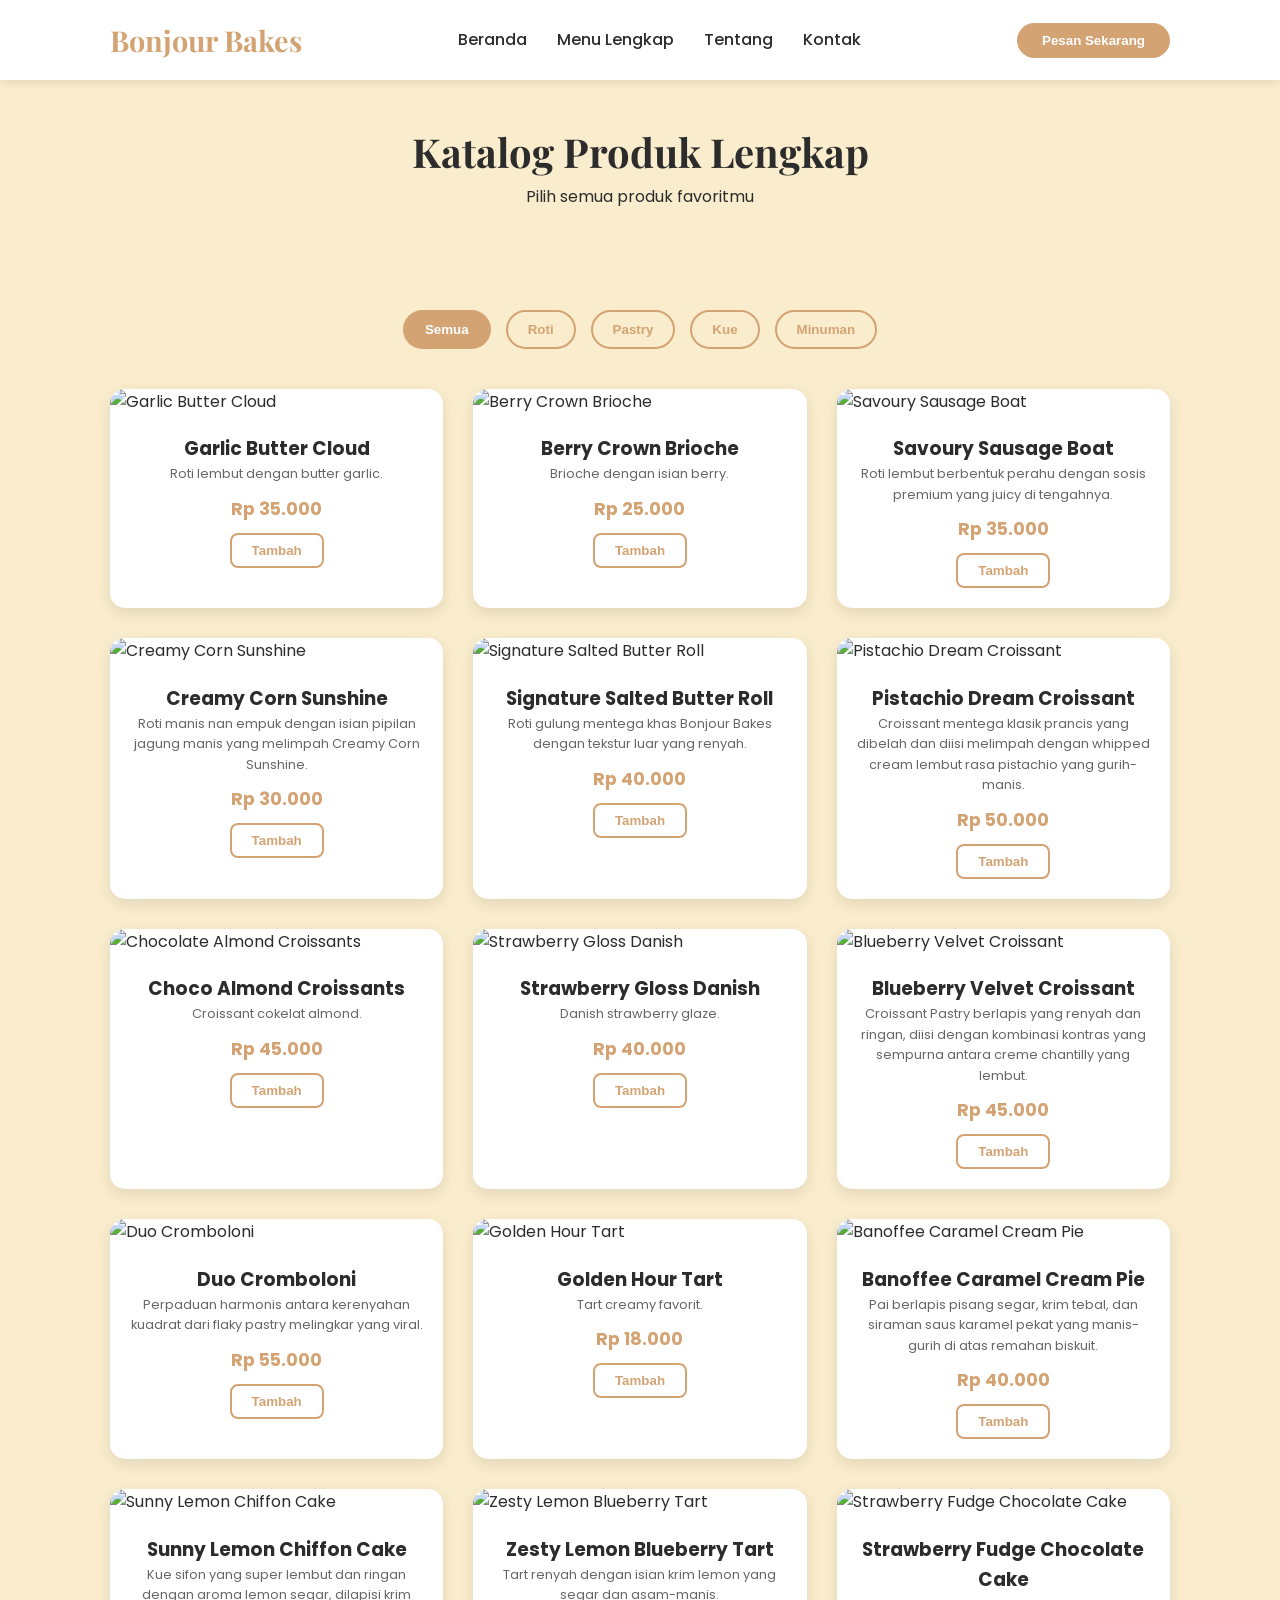
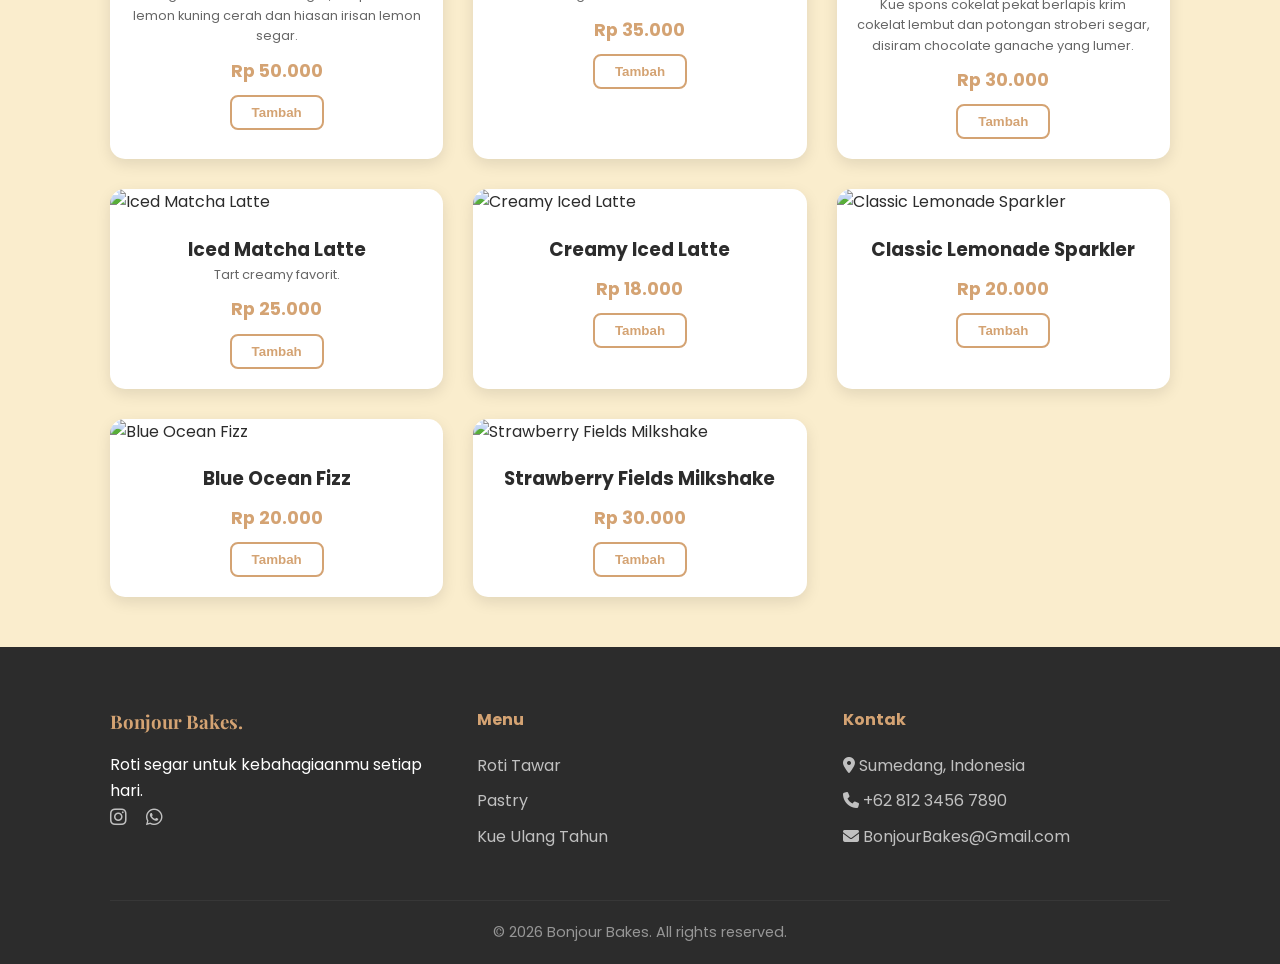
==== menu.html @ 2578c5ae "Add files via upload" ====
<!DOCTYPE html>
<html lang="id">
<head>
    <meta charset="UTF-8">
    <meta name="viewport" content="width=device-width, initial-scale=1.0">
    <title>Menu Lengkap - Bonjour Bakes</title>
    <link rel="stylesheet" href="https://cdnjs.cloudflare.com/ajax/libs/font-awesome/6.4.0/css/all.min.css">
    <link href="https://fonts.googleapis.com/css2?family=Poppins:wght@300;400;600;700&family=Playfair+Display:wght@400;700&display=swap" rel="stylesheet">
    <link rel="stylesheet" href="style.css">
    
   
    <style>
        /* Category Filter Button */
        .category-filter {
            display: flex;
            justify-content: center;
            gap: 15px;
            margin-bottom: 40px;
            flex-wrap: wrap;
        }
        .cat-btn {
            padding: 10px 20px;
            border: 2px solid var(--primary);
            background: transparent;
            color: var(--primary);
            border-radius: 20px;
            cursor: pointer;
            font-weight: 600;
            transition: 0.3s;
        }
        .cat-btn.active, .cat-btn:hover {
            background: var(--primary);
            color: var(--white);
        }
    </style>
</head>
<body>

    <!-- HEADER (Sama seperti Index) -->
    <header id="header">
        <div class="container">
            <nav class="navbar">
                <div class="logo">
                    <a href="index.html">Bonjour Bakes<span></span></a>
                </div>
                <ul class="nav-menu">
                    <li><a href="index.html" class="nav-link">Beranda</a></li>
                    <li><a href="menu.html" class="nav-link">Menu Lengkap</a></li>
                    <li><a href="index.html#about" class="nav-link">Tentang</a></li>
                    <li><a href="index.html#contact" class="nav-link">Kontak</a></li>
                </ul>
                <div class="nav-right">
                    <button onclick="processOrder()" class="btn-order" style="border:none; cursor:pointer;">Pesan Sekarang</button>
                    <div class="hamburger"><span class="bar"></span><span class="bar"></span><span class="bar"></span></div>
                </div>
            </nav>
        </div>
    </header>

    <!-- TITLE SECTION -->
    <section style="padding: 120px 0 50px; background: var(--secondary); text-align: center;">
        <div class="container">
            <h1 style="font-family: 'Playfair Display', serif; font-size: 2.5rem;">Katalog Produk Lengkap</h1>
            <p>Pilih semua produk favoritmu</p>
        </div>
    </section>

    <!-- MENU SECTION LENGKAP -->
    <section class="menu-section" style="padding: 50px 0;">
        <div class="container">
            
           <div class="category-filter">
    <button class="cat-btn active" onclick="filterMenu('all', this)">Semua</button>
    <button class="cat-btn" onclick="filterMenu('roti', this)">Roti</button>
    <button class="cat-btn" onclick="filterMenu('pastry', this)">Pastry</button>
    <button class="cat-btn" onclick="filterMenu('kue', this)">Kue</button>
    <button class="cat-btn" onclick="filterMenu('minuman', this)">Minuman</button>
</div>
            <div class="menu-grid">
                <!-- === KATEGORI ROTI === -->
                  <!-- Item 1 -->
                    <div class="menu-item" data-category="Roti">
                    <img src="assets/Garlic Butter Cloud.jpg" alt="Garlic Butter Cloud">
                    <div class="menu-info">
                        <h3>Garlic Butter Cloud</h3>
                        <p style="font-size: 0.8rem; color: var(--gray);">Roti lembut dengan butter garlic.</p>
                        <span class="price">Rp 35.000</span>
                        <button class="btn-add" onclick="addToCart('Garlic Butter Cloud', 35000)">Tambah</button>
                    </div>
                </div>
                <!-- Item 2 -->
                <div class="menu-item" data-category="Roti">
                    <img src="assets/Berry Crown Brioche.jpg" alt="Berry Crown Brioche">
                    <div class="menu-info">
                        <h3>Berry Crown Brioche</h3>
                        <p style="font-size: 0.8rem; color: var(--gray);">Brioche dengan isian berry.</p>
                        <span class="price">Rp 25.000</span>
                        <button class="btn-add" onclick="addToCart('Berry Crown Brioche', 25000)">Tambah</button>
                    </div>
                </div>
                <!-- Item 3 -->
                <div class="menu-item" data-category="Roti">
                    <img src="assets/Savoury Sausage Boat.jpg" alt="Savoury Sausage Boat">
                    <div class="menu-info">
                        <h3>Savoury Sausage Boat</h3>
                        <p style="font-size: 0.8rem; color: var(--gray);">Roti lembut berbentuk perahu dengan sosis premium yang juicy di tengahnya.</p>
                        <span class="price">Rp 35.000</span>
                        <button class="btn-add" onclick="addToCart('Savoury Sausage Boat', 35000)">Tambah</button>
                    </div>
                </div>
                <!-- Item 4 -->
                <div class="menu-item" data-category="Roti">
                    <img src="assets/Creamy Corn Sunshine.jpg" alt="Creamy Corn Sunshine">
                    <div class="menu-info">
                        <h3>Creamy Corn Sunshine</h3>
                        <p style="font-size: 0.8rem; color: var(--gray);">Roti manis nan empuk dengan isian pipilan jagung manis yang melimpah Creamy Corn Sunshine.</p>
                        <span class="price">Rp 30.000</span>
                        <button class="btn-add" onclick="addToCart('Creamy Corn Sunshine', 30000)">Tambah</button>
                    </div>
                </div>
                 <!-- Item 5 -->
                <div class="menu-item" data-category="Roti">
                    <img src="assets/signature Salted Butter Roll.jpg" alt="Signature Salted Butter Roll">
                    <div class="menu-info">
                        <h3>Signature Salted Butter Roll</h3>
                        <p style="font-size: 0.8rem; color: var(--gray);">Roti gulung mentega khas Bonjour Bakes dengan tekstur luar yang renyah.</p>
                        <span class="price">Rp 40.000</span>
                        <button class="btn-add" onclick="addToCart('Creamy Corn Sunshinesignature Salted Butter Roll', 40000)">Tambah</button>
                    </div>
                </div>
                
                <!-- === KATEGORI PASTRY === -->
                <!-- Item 1 -->
                <div class="menu-item" data-category="Pastry">
                    <img src="assets/Pistachio Dream Croissant.jpg" alt="Pistachio Dream Croissant">
                    <div class="menu-info">
                        <h3>Pistachio Dream Croissant</h3>
                        <p style="font-size: 0.8rem; color: var(--gray);">Croissant mentega klasik prancis yang dibelah dan diisi melimpah dengan whipped cream lembut rasa pistachio yang gurih-manis. </p>
                        <span class="price">Rp 50.000</span>
                        <button class="btn-add" onclick="addToCart('Pistachio Dream Croissant', 50000)">Tambah</button>
                    </div>
                </div>
                <!-- Item 2 -->
                <div class="menu-item" data-category="Pastry">
                    <img src="assets/Chocolate Almond Croissants.jpg" alt="Chocolate Almond Croissants">
                    <div class="menu-info">
                        <h3>Choco Almond Croissants</h3>
                        <p style="font-size: 0.8rem; color: var(--gray);">Croissant cokelat almond.</p>
                        <span class="price">Rp 45.000</span>
                        <button class="btn-add" onclick="addToCart('Chocolate Almond Croissants', 45000)">Tambah</button>
                    </div>
                </div>
                <!-- Item 3 -->
                <div class="menu-item" data-category="Pastry">
                    <img src="assets/Strawberry Gloss Danish.jpg" alt="Strawberry Gloss Danish">
                    <div class="menu-info">
                        <h3>Strawberry Gloss Danish</h3>
                        <p style="font-size: 0.8rem; color: var(--gray);">Danish strawberry glaze.</p>
                        <span class="price">Rp 40.000</span>
                        <button class="btn-add" onclick="addToCart('Strawberry Gloss Danish', 40000)">Tambah</button>
                    </div>
                </div>
                <!-- Item 4 -->
                <div class="menu-item" data-category="Pastry">
                    <img src="assets/Blueberry Velvet Croissant.jpg" alt="Blueberry Velvet Croissant">
                    <div class="menu-info">
                        <h3>Blueberry Velvet Croissant</h3>
                        <p style="font-size: 0.8rem; color: var(--gray);">Croissant Pastry berlapis yang renyah dan ringan, diisi dengan kombinasi kontras yang sempurna antara creme chantilly yang lembut.</p>
                        <span class="price">Rp 45.000</span>
                        <button class="btn-add" onclick="addToCart('Blueberry Velvet Croissant', 45000)">Tambah</button>
                    </div>
                </div>
                <!-- Item 5 -->
                <div class="menu-item" data-category="Pastry">
                    <img src="assets/Duo Cromboloni.jpg" alt="Duo Cromboloni">
                    <div class="menu-info">
                        <h3>Duo Cromboloni</h3>
                        <p style="font-size: 0.8rem; color: var(--gray);">Perpaduan harmonis antara kerenyahan kuadrat dari flaky pastry melingkar yang viral.  </p>
                        <span class="price">Rp 55.000</span>
                        <button class="btn-add" onclick="addToCart('Duo Cromboloni', 55000)">Tambah</button>
                    </div>
                </div>

                <!-- === KATEGORI KUE === -->
                <!-- Item 1 -->
                <div class="menu-item" data-category="Kue">
                    <img src="assets/Golden Hour Tart.jpg" alt="Golden Hour Tart">
                    <div class="menu-info">
                        <h3>Golden Hour Tart</h3>
                        <p style="font-size: 0.8rem; color: var(--gray);">Tart creamy favorit.</p>
                        <span class="price">Rp 18.000</span>
                        <button class="btn-add" onclick="addToCart('Golden Hour Tart', 18000)">Tambah</button>
                    </div>
                </div>
                 <!-- Item 2 (Contoh Produk Baru) -->
                <div class="menu-item" data-category="Kue">
                    <img src="assets/Banoffee Caramel Cream Pie.jpg" alt="Banoffee Caramel Cream Pie">
                    <div class="menu-info">
                        <h3>Banoffee Caramel Cream Pie</h3>
                        <p style="font-size: 0.8rem; color: var(--gray);">Pai berlapis pisang segar, krim tebal, dan siraman saus karamel pekat yang manis-gurih di atas remahan biskuit. </p>
                        <span class="price">Rp 40.000</span>
                        <button class="btn-add" onclick="addToCart('Banoffee Caramel Cream Pie', 40000)">Tambah</button>
                    </div>
                </div>
                  <!-- Item 3 (Contoh Produk Baru) -->
                <div class="menu-item" data-category="Kue">
                    <img src="assets/Sunny Lemon Chiffon Cake.jpg" alt="Sunny Lemon Chiffon Cake">
                    <div class="menu-info">
                        <h3>Sunny Lemon Chiffon Cake</h3>
                        <p style="font-size: 0.8rem; color: var(--gray);">Kue sifon yang super lembut dan ringan dengan aroma lemon segar, dilapisi krim lemon kuning cerah dan hiasan irisan lemon segar.</p>
                        <span class="price">Rp 50.000</span>
                        <button class="btn-add" onclick="addToCart('Sunny Lemon Chiffon Cake', 50000)">Tambah</button>
                    </div>
                </div>
                 <!-- Item 4 (Contoh Produk Baru) -->
                <div class="menu-item" data-category="Kue">
                    <img src="assets/Zesty Lemon Blueberry Tart.jpg" alt="Zesty Lemon Blueberry Tart">
                    <div class="menu-info">
                        <h3>Zesty Lemon Blueberry Tart</h3>
                        <p style="font-size: 0.8rem; color: var(--gray);">Tart renyah dengan isian krim lemon yang segar dan asam-manis.</p>
                        <span class="price">Rp 35.000</span>
                        <button class="btn-add" onclick="addToCart('Zesty Lemon Blueberry Tart', 35000)">Tambah</button>
                    </div>
                </div>
                 <!-- Item 5 (Contoh Produk Baru) -->
                <div class="menu-item" data-category="Kue">
                    <img src="assets/Strawberry Fudge Chocolate Cake.jpg" alt="Strawberry Fudge Chocolate Cake">
                    <div class="menu-info">
                        <h3>Strawberry Fudge Chocolate Cake</h3>
                        <p style="font-size: 0.8rem; color: var(--gray);">  Kue spons cokelat pekat berlapis krim cokelat lembut dan potongan stroberi segar, disiram chocolate ganache yang lumer.</p>
                        <span class="price">Rp 30.000</span>
                        <button class="btn-add" onclick="addToCart('Strawberry Fudge Chocolate Cake', 30000)">Tambah</button>
                    </div>
                </div>

                 <!-- === KATEGORI MINUMAN === -->
                <!-- Item 1 -->
                <div class="menu-item" data-category="Minuman">
                    <img src="assets/Iced Matcha Latte.jpg" alt="Iced Matcha Latte">
                    <div class="menu-info">
                        <h3>Iced Matcha Latte</h3>
                        <p style="font-size: 0.8rem; color: var(--gray);">Tart creamy favorit.</p>
                        <span class="price">Rp 25.000</span>
                        <button class="btn-add" onclick="addToCart('Iced Matcha Latte', 25000)">Tambah</button>
                    </div>
                </div>
                 <!-- Item 2 -->
                <div class="menu-item" data-category="Minuman">
                    <img src="assets/Creamy Iced Latte.jpg" alt="Creamy Iced Latte">
                    <div class="menu-info">
                        <h3>Creamy Iced Latte</h3>
                        <span class="price">Rp 18.000</span>
                        <button class="btn-add" onclick="addToCart('Creamy Iced Latte', 18000)">Tambah</button>
                    </div>
                </div>
                  <!-- Item 3 -->
                <div class="menu-item" data-category="Minuman">
                    <img src="assets/Classic Lemonade Sparkler.jpg" alt="Classic Lemonade Sparkler">
                    <div class="menu-info">
                        <h3>Classic Lemonade Sparkler</h3>
                        <span class="price">Rp 20.000</span>
                        <button class="btn-add" onclick="addToCart('Classic Lemonade Sparkler', 20000)">Tambah</button>
                    </div>
                </div>
                   <!-- Item 4 -->
                <div class="menu-item" data-category="Minuman">
                    <img src="assets/Blue Ocean Fizz.jpg" alt="Blue Ocean Fizz">
                    <div class="menu-info">
                        <h3>Blue Ocean Fizz</h3>
                        <span class="price">Rp 20.000</span>
                        <button class="btn-add" onclick="addToCart('Blue Ocean Fizz', 20000)">Tambah</button>
                    </div>
                </div>
                  <!-- Item 5 -->
                <div class="menu-item" data-category="Minuman">
                    <img src="assets/Strawberry Fields Milkshake.jpg" alt="Strawberry Fields Milkshake">
                    <div class="menu-info">
                        <h3>Strawberry Fields Milkshake</h3>
                        <span class="price">Rp 30.000</span>
                        <button class="btn-add" onclick="addToCart('Strawberry Fields Milkshake', 30000)">Tambah</button>
                    </div>
                </div>
            </div>
        </div>
    </section>

     <!-- FOOTER -->
    <footer id="contact">
        <div class="container">
            <div class="footer-grid">
                <div class="footer-col">
                    <h3>Bonjour Bakes.</h3>
                    <p>Roti segar untuk kebahagiaanmu setiap hari.</p>
                    <div class="social-links">
                        <a href="https://www.instagram.com/bonjourbakes.journal?igsh=bWpzNGphaXZuY3d6"><i class="fab fa-instagram"></i></a>
                        <a href="https://wa.me/qr/K4376BWZHBKWC1"><i class="fab fa-whatsapp"></i></a>
                    </div>
                </div>
                <div class="footer-col">
                    <h4>Menu</h4>
                    <ul>
                        <li><a href="#menu">Roti Tawar</a></li>
                        <li><a href="#menu">Pastry</a></li>
                        <li><a href="#menu">Kue Ulang Tahun</a></li>
                    </ul>
                </div>
                <div class="footer-col">
                    <h4>Kontak</h4>
                    <ul>
                        <li><i class="fas fa-map-marker-alt"></i> Sumedang, Indonesia</li>
                        <li><i class="fas fa-phone"></i> +62 812 3456 7890</li>
                        <li><i class="fas fa-envelope"></i> BonjourBakes@Gmail.com</li>
                    </ul>
                </div>
            </div>
            <div class="copyright">
                <p>&copy; 2026 Bonjour Bakes. All rights reserved.</p>
            </div>
        </div>
    </footer>

    <script src="js/script.js"></script>

            <!-- SCRIPT FILTER -->
    <script>
    function filterMenu(category, btnElement) {
        const items = document.querySelectorAll('.menu-item');
        
        items.forEach(item => {
            // Ambil nilai category dari HTML, ubah jadi huruf kecil
            let itemCategory = item.getAttribute('data-category').toLowerCase();
            
            if (category === 'all') {
                item.style.display = 'block';
            } else {
                if (itemCategory === category.toLowerCase()) {
                    item.style.display = 'block';
                } else {
                    item.style.display = 'none';
                }
            }
        });

        // Update tombol aktif
        document.querySelectorAll('.cat-btn').forEach(btn => btn.classList.remove('active'));
        btnElement.classList.add('active');
    }
    </script>
</body>
</body>
</html>
---- style.css ----
/* === VARIABLES === */
:root {
    --primary: #d4a373;
    --primary-dark: #bc8a5e;
    --secondary: #faedcd;
    --dark: #2c2c2c;
    --light: #fefae0;
    --white: #ffffff;
    --gray: #666;
}

/* === RESET === */
* {
    margin: 0;
    padding: 0;
    box-sizing: border-box;
}

html { scroll-behavior: smooth; }

body {
    font-family: 'Poppins', sans-serif;
    color: var(--dark);
    background: var(--light);
    line-height: 1.6;
}

a { text-decoration: none; color: inherit; }
ul { list-style: none; }
img { max-width: 100%; }

.container {
    max-width: 1100px;
    margin: 0 auto;
    padding: 0 20px;
}

/* === HEADER === */
header {
    background: var(--white);
    box-shadow: 0 2px 10px rgba(0,0,0,0.1);
    position: fixed;
    width: 100%;
    top: 0;
    z-index: 1000;
}

.navbar {
    display: flex;
    justify-content: space-between;
    align-items: center;
    height: 80px;
}

.logo a {
    font-family: 'Playfair Display', serif;
    font-size: 1.8rem;
    font-weight: 700;
    color: var(--primary);
}

.logo span { color: var(--dark); }

.nav-menu {
    display: flex;
    gap: 30px;
    align-items: center;
}

.nav-link {
    font-weight: 500;
    transition: all 0.3s;
}

.nav-link:hover { color: var(--primary); }

.btn-order {
    background: var(--primary);
    color: var(--white);
    padding: 10px 25px;
    border-radius: 30px;
    font-weight: 600;
    transition: all 0.3s;
}

.btn-order:hover {
    background: var(--primary-dark);
    transform: translateY(-2px);
}

.hamburger {
    display: none;
    cursor: pointer;
}

.bar {
    display: block;
    width: 25px;
    height: 3px;
    margin: 5px auto;
    background: var(--dark);
}

/* === HERO === */
.hero {
    height: 100vh;
    background: linear-gradient(rgba(0,0,0,0.5), rgba(0,0,0,0.5)),
                url('assets/house.png');
    background-size: cover;
    background-position: center;
    display: flex;
    align-items: center;
    justify-content: center;
    text-align: center;
    margin-top: 80px;
}

.hero-content {
    color: var(--white);
    max-width: 700px;
    padding: 20px;
}

.hero h1 {
    font-family: 'Playfair Display', serif;
    font-size: 3.5rem;
    margin-bottom: 20px;
    line-height: 1.2;
}

.hero p {
    font-size: 1.1rem;
    margin-bottom: 30px;
}

.btn-hero {
    display: inline-block;
    background: var(--primary);
    color: var(--white);
    padding: 15px 35px;
    border-radius: 30px;
    font-size: 1.1rem;
    font-weight: 600;
    transition: all 0.3s;
}

.btn-hero:hover {
    background: var(--secondary);
    color: var(--dark);
}

/* === FEATURES === */
.features {
    padding: 80px 0;
    background: var(--white);
}

.features-grid {
    display: grid;
    grid-template-columns: repeat(auto-fit, minmax(250px, 1fr));
    gap: 30px;
    text-align: center;
}

.feature-card i {
    font-size: 2.5rem;
    color: var(--primary);
    margin-bottom: 20px;
}

/* === MENU === */
.menu-section {
    padding: 80px 0;
    background: var(--secondary);
}

.section-title {
    text-align: center;
    margin-bottom: 50px;
}

.section-title h2 {
    font-family: 'Playfair Display', serif;
    font-size: 2.5rem;
}

.menu-grid {
    display: grid;
    grid-template-columns: repeat(auto-fit, minmax(250px, 1fr));
    gap: 30px;
}

.menu-item {
    background: var(--white);
    border-radius: 15px;
    overflow: hidden;
    box-shadow: 0 5px 15px rgba(0,0,0,0.1);
    transition: all 0.3s;
}

.menu-item:hover {
    transform: translateY(-10px);
}

.menu-item img {
    width: 100%;
    height: 200px;
    object-fit: cover;
}
    .menu-info {
    padding: 20px;
    text-align: center !important;
    display: flex !important;
    flex-direction: column !important;
    align-items: center !important;
    }


.menu-info .price {
    color: var(--primary);
    font-weight: 700;
    font-size: 1.1rem;
    display: block;
    margin: 10px 0;
}

.btn-add {
    background: transparent;
    border: 2px solid var(--primary);
    color: var(--primary);
    padding: 8px 20px;
    border-radius: 8px;
    cursor: pointer;
    font-weight: 600;
    transition: all 0.3s;
}

.btn-add:hover {
    background: var(--primary);
    color: var(--white);
}

/* === ABOUT === */
.about {
    padding: 80px 0;
    background: var(--white);
}

.about-grid {
    display: grid;
    grid-template-columns: 1fr 1fr;
    gap: 50px;
    align-items: center;
}

.about-img img {
    border-radius: 15px;
}

.about-content h2 {
    font-family: 'Playfair Display', serif;
    font-size: 2.5rem;
    margin-bottom: 20px;
}

.about-content ul li {
    margin-bottom: 10px;
}

.about-content ul li i {
    color: var(--primary);
    margin-right: 10px;
}

/* === FOOTER === */
footer {
    background: var(--dark);
    color: var(--white);
    padding: 60px 0 20px;
}

.footer-grid {
    display: grid;
    grid-template-columns: repeat(auto-fit, minmax(200px, 1fr));
    gap: 40px;
    margin-bottom: 40px;
}

.footer-col h3 {
    font-family: 'Playfair Display', serif;
    color: var(--primary);
    margin-bottom: 15px;
}

.footer-col h4 {
    margin-bottom: 20px;
    color: var(--primary);
}

.footer-col ul li {
    margin-bottom: 10px;
    opacity: 0.7;
}

.footer-col ul li:hover { opacity: 1; }

.social-links a {
    font-size: 1.2rem;
    margin-right: 15px;
    opacity: 0.7;
}

.social-links a:hover { opacity: 1; color: var(--primary); }

.copyright {
    text-align: center;  /* <-- Bagian yang error sebelumnya */
    border-top: 1px solid rgba(255,255,255,0.1);
    padding-top: 20px;
    font-size: 0.9rem;
    opacity: 0.5;
}

/* === RESPONSIVE === */
@media (max-width: 768px) {
    .hero h1 { font-size: 2.5rem; }
    
    .hamburger { display: block; }
    
    .nav-menu {
        position: fixed;
        left: -100%;
        top: 80px;
        gap: 0;
        flex-direction: column;
        background: var(--white);
        width: 100%;
        height: calc(100vh - 80px);
        transition: 0.3s;
    }
    
    .nav-menu.active { left: 0; }
    
    .about-grid { grid-template-columns: 1fr; }
}
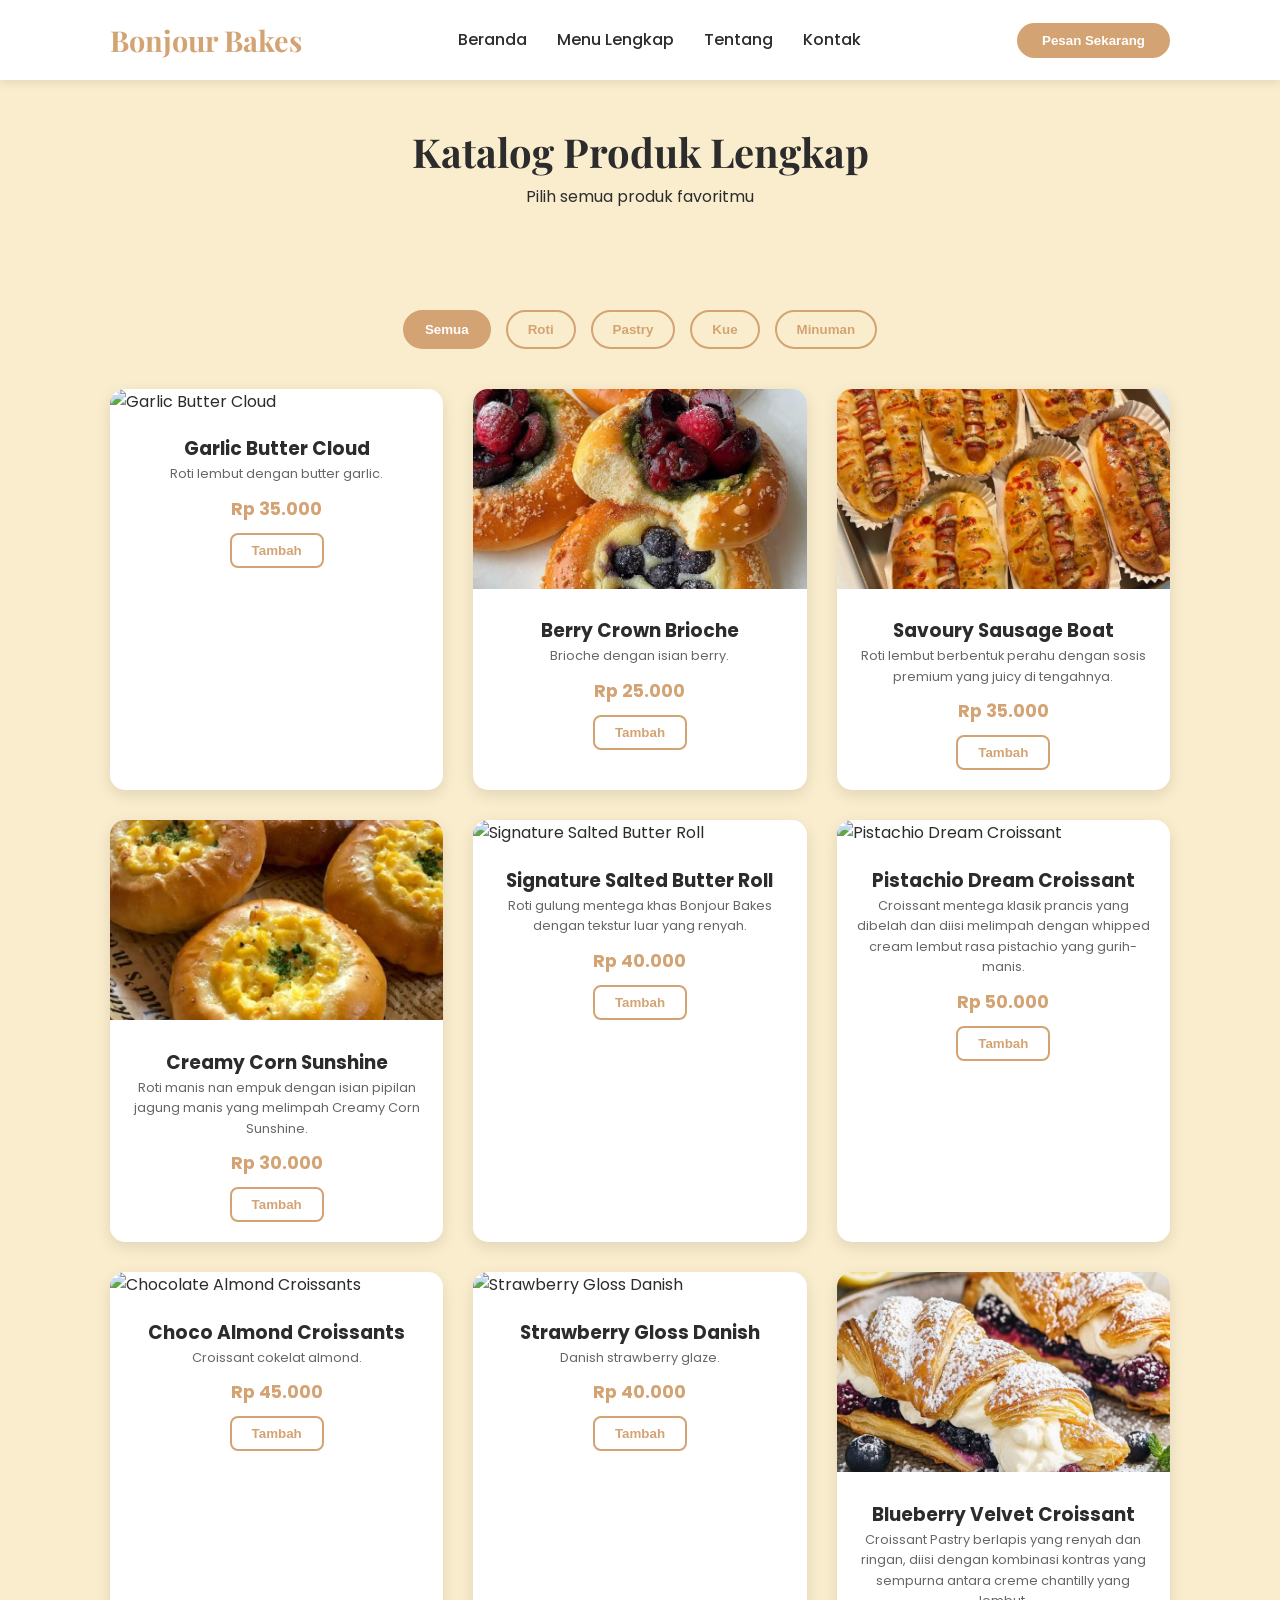
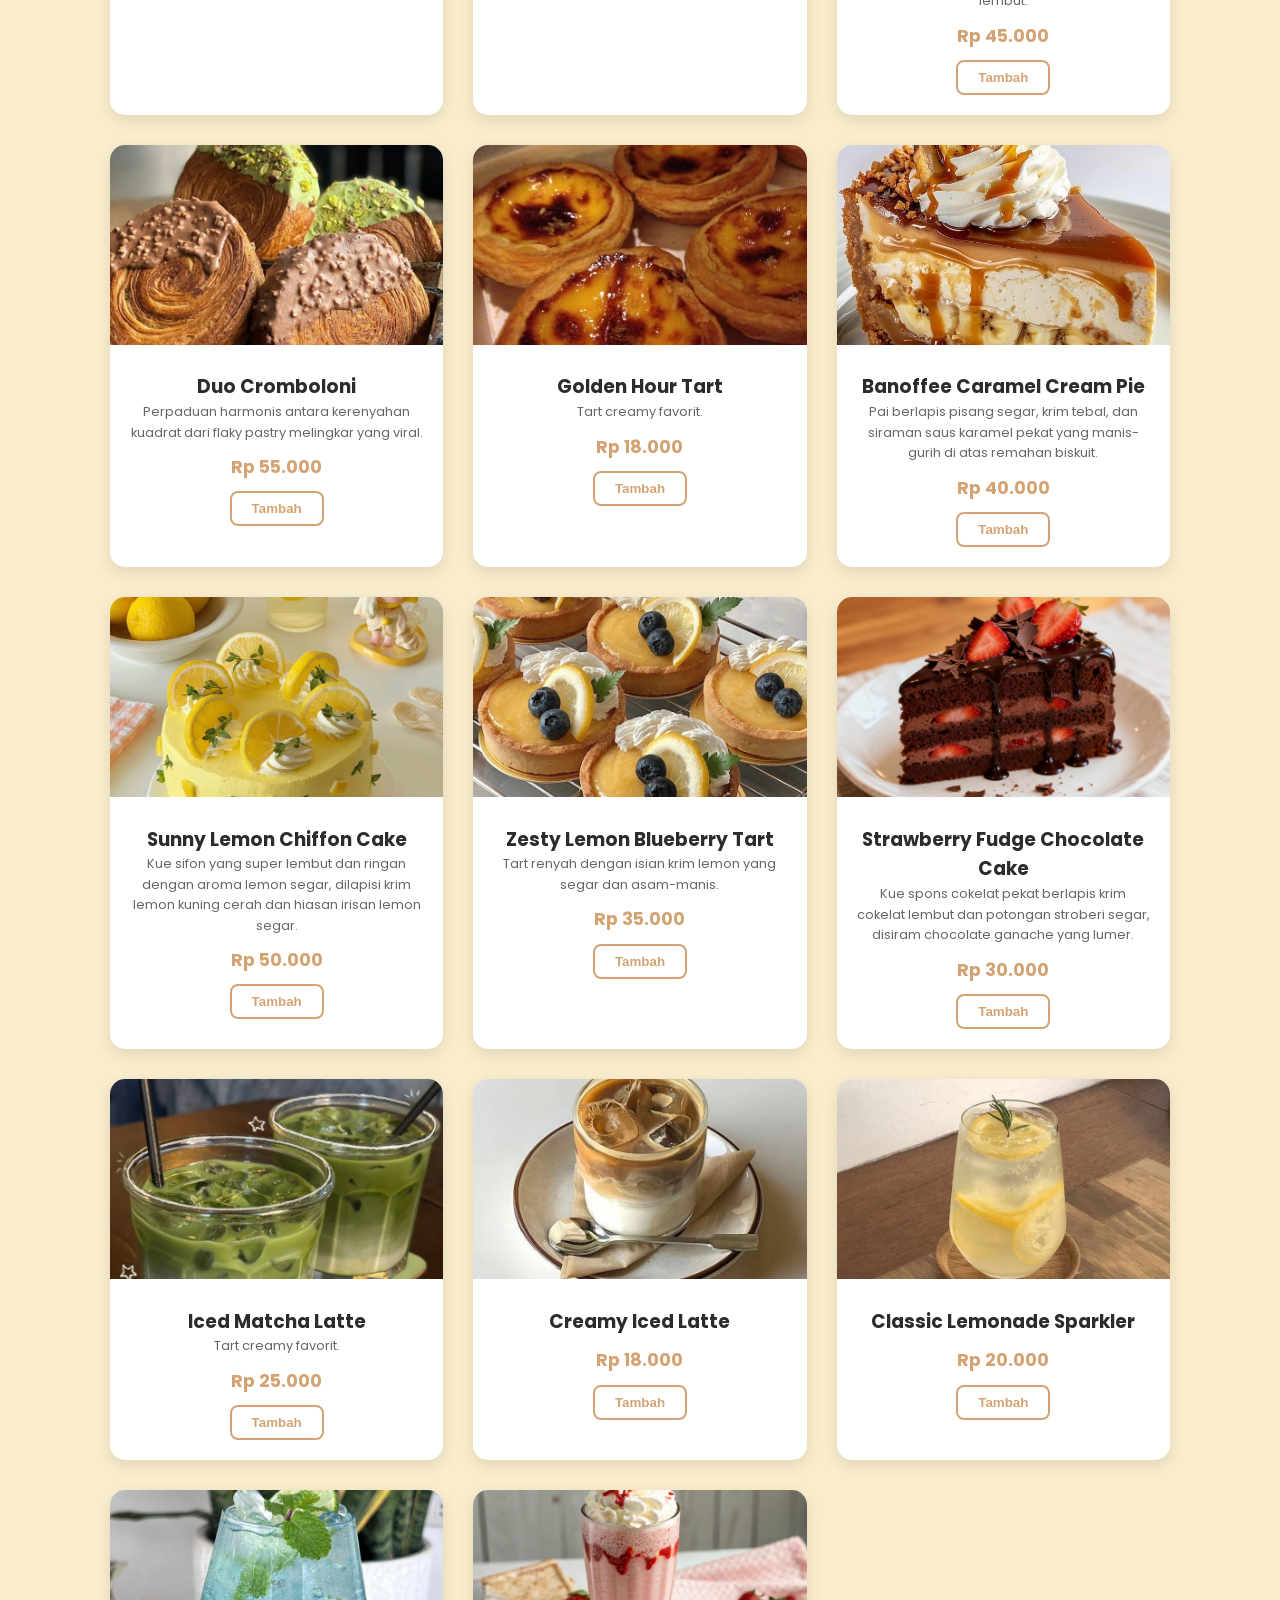
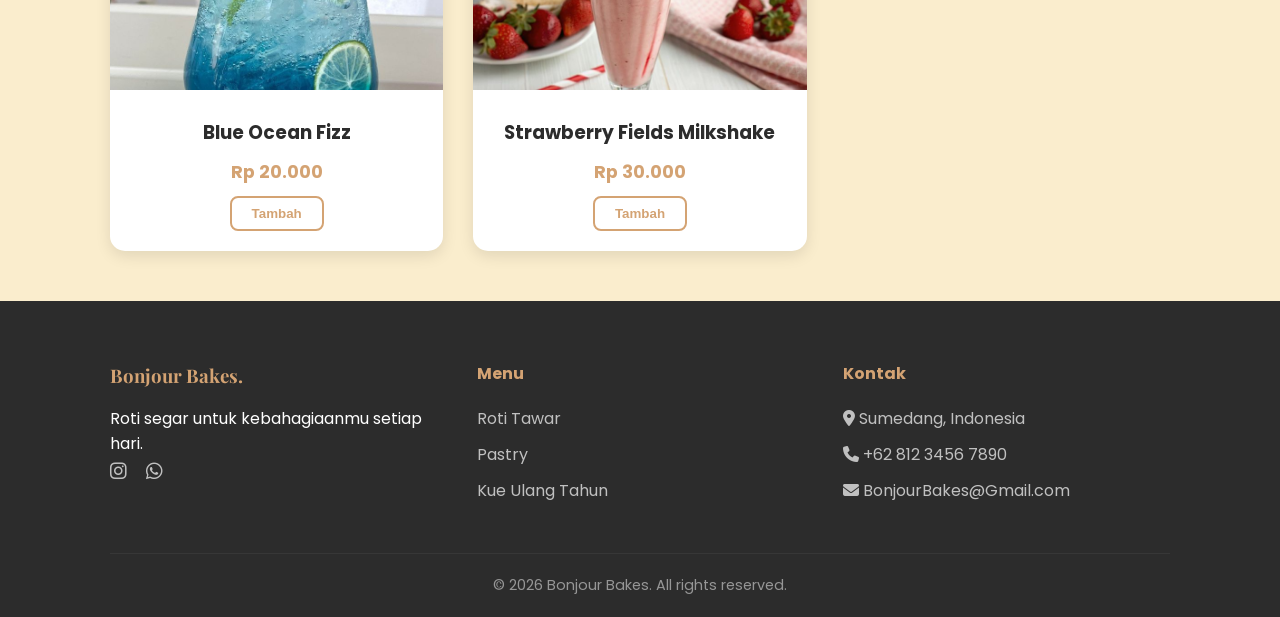
==== commit 3f9588aa: "Add files via upload" ====
--- a/menu.html
+++ b/menu.html
@@ -10,7 +10,7 @@
     
    
     <style>
-        /* Category Filter Button */
+        
         .category-filter {
             display: flex;
             justify-content: center;
@@ -36,7 +36,7 @@
 </head>
 <body>
 
-    <!-- HEADER (Sama seperti Index) -->
+    <!-- HEADER  -->
     <header id="header">
         <div class="container">
             <nav class="navbar">
@@ -80,7 +80,7 @@
                 <!-- === KATEGORI ROTI === -->
                   <!-- Item 1 -->
                     <div class="menu-item" data-category="Roti">
-                    <img src="assets/Garlic Butter Cloud.jpg" alt="Garlic Butter Cloud">
+                    <img src="assets/Garlic-Butter-Cloud.png" alt="Garlic Butter Cloud">
                     <div class="menu-info">
                         <h3>Garlic Butter Cloud</h3>
                         <p style="font-size: 0.8rem; color: var(--gray);">Roti lembut dengan butter garlic.</p>
@@ -90,7 +90,7 @@
                 </div>
                 <!-- Item 2 -->
                 <div class="menu-item" data-category="Roti">
-                    <img src="assets/Berry Crown Brioche.jpg" alt="Berry Crown Brioche">
+                    <img src="assets/Berry-Crown-Brioche.jpg" alt="Berry Crown Brioche">
                     <div class="menu-info">
                         <h3>Berry Crown Brioche</h3>
                         <p style="font-size: 0.8rem; color: var(--gray);">Brioche dengan isian berry.</p>
@@ -100,7 +100,7 @@
                 </div>
                 <!-- Item 3 -->
                 <div class="menu-item" data-category="Roti">
-                    <img src="assets/Savoury Sausage Boat.jpg" alt="Savoury Sausage Boat">
+                    <img src="assets/Savoury-Sausage-Boat.jpg" alt="Savoury Sausage Boat">
                     <div class="menu-info">
                         <h3>Savoury Sausage Boat</h3>
                         <p style="font-size: 0.8rem; color: var(--gray);">Roti lembut berbentuk perahu dengan sosis premium yang juicy di tengahnya.</p>
@@ -110,7 +110,7 @@
                 </div>
                 <!-- Item 4 -->
                 <div class="menu-item" data-category="Roti">
-                    <img src="assets/Creamy Corn Sunshine.jpg" alt="Creamy Corn Sunshine">
+                    <img src="assets/Creamy-Corn-Sunshine.jpg" alt="Creamy Corn Sunshine">
                     <div class="menu-info">
                         <h3>Creamy Corn Sunshine</h3>
                         <p style="font-size: 0.8rem; color: var(--gray);">Roti manis nan empuk dengan isian pipilan jagung manis yang melimpah Creamy Corn Sunshine.</p>
@@ -120,19 +120,19 @@
                 </div>
                  <!-- Item 5 -->
                 <div class="menu-item" data-category="Roti">
-                    <img src="assets/signature Salted Butter Roll.jpg" alt="Signature Salted Butter Roll">
+                    <img src="assets/signature-Salted-Butter-Roll.png" alt="Signature Salted Butter Roll">
                     <div class="menu-info">
                         <h3>Signature Salted Butter Roll</h3>
                         <p style="font-size: 0.8rem; color: var(--gray);">Roti gulung mentega khas Bonjour Bakes dengan tekstur luar yang renyah.</p>
                         <span class="price">Rp 40.000</span>
-                        <button class="btn-add" onclick="addToCart('Creamy Corn Sunshinesignature Salted Butter Roll', 40000)">Tambah</button>
+                        <button class="btn-add" onclick="addToCart('signature Salted Butter Roll', 40000)">Tambah</button>
                     </div>
                 </div>
                 
                 <!-- === KATEGORI PASTRY === -->
                 <!-- Item 1 -->
                 <div class="menu-item" data-category="Pastry">
-                    <img src="assets/Pistachio Dream Croissant.jpg" alt="Pistachio Dream Croissant">
+                    <img src="assets/Pistachio-Dream-Croissant.jpg" alt="Pistachio Dream Croissant">
                     <div class="menu-info">
                         <h3>Pistachio Dream Croissant</h3>
                         <p style="font-size: 0.8rem; color: var(--gray);">Croissant mentega klasik prancis yang dibelah dan diisi melimpah dengan whipped cream lembut rasa pistachio yang gurih-manis. </p>
@@ -142,7 +142,7 @@
                 </div>
                 <!-- Item 2 -->
                 <div class="menu-item" data-category="Pastry">
-                    <img src="assets/Chocolate Almond Croissants.jpg" alt="Chocolate Almond Croissants">
+                    <img src="assets/Chocolate-Almond-Croissants.png" alt="Chocolate Almond Croissants">
                     <div class="menu-info">
                         <h3>Choco Almond Croissants</h3>
                         <p style="font-size: 0.8rem; color: var(--gray);">Croissant cokelat almond.</p>
@@ -152,7 +152,7 @@
                 </div>
                 <!-- Item 3 -->
                 <div class="menu-item" data-category="Pastry">
-                    <img src="assets/Strawberry Gloss Danish.jpg" alt="Strawberry Gloss Danish">
+                    <img src="assets/Strawberry-Gloss-Danish.jpg" alt="Strawberry Gloss Danish">
                     <div class="menu-info">
                         <h3>Strawberry Gloss Danish</h3>
                         <p style="font-size: 0.8rem; color: var(--gray);">Danish strawberry glaze.</p>
@@ -162,7 +162,7 @@
                 </div>
                 <!-- Item 4 -->
                 <div class="menu-item" data-category="Pastry">
-                    <img src="assets/Blueberry Velvet Croissant.jpg" alt="Blueberry Velvet Croissant">
+                    <img src="assets/Blueberry-Velvet-Croissant.jpg" alt="Blueberry Velvet Croissant">
                     <div class="menu-info">
                         <h3>Blueberry Velvet Croissant</h3>
                         <p style="font-size: 0.8rem; color: var(--gray);">Croissant Pastry berlapis yang renyah dan ringan, diisi dengan kombinasi kontras yang sempurna antara creme chantilly yang lembut.</p>
@@ -172,7 +172,7 @@
                 </div>
                 <!-- Item 5 -->
                 <div class="menu-item" data-category="Pastry">
-                    <img src="assets/Duo Cromboloni.jpg" alt="Duo Cromboloni">
+                    <img src="assets/Duo-Cromboloni.jpg" alt="Duo Cromboloni">
                     <div class="menu-info">
                         <h3>Duo Cromboloni</h3>
                         <p style="font-size: 0.8rem; color: var(--gray);">Perpaduan harmonis antara kerenyahan kuadrat dari flaky pastry melingkar yang viral.  </p>
@@ -184,7 +184,7 @@
                 <!-- === KATEGORI KUE === -->
                 <!-- Item 1 -->
                 <div class="menu-item" data-category="Kue">
-                    <img src="assets/Golden Hour Tart.jpg" alt="Golden Hour Tart">
+                    <img src="assets/Golden-Hour-Tart.jpg" alt="Golden Hour Tart">
                     <div class="menu-info">
                         <h3>Golden Hour Tart</h3>
                         <p style="font-size: 0.8rem; color: var(--gray);">Tart creamy favorit.</p>
@@ -192,9 +192,9 @@
                         <button class="btn-add" onclick="addToCart('Golden Hour Tart', 18000)">Tambah</button>
                     </div>
                 </div>
-                 <!-- Item 2 (Contoh Produk Baru) -->
-                <div class="menu-item" data-category="Kue">
-                    <img src="assets/Banoffee Caramel Cream Pie.jpg" alt="Banoffee Caramel Cream Pie">
+                 <!-- Item 2  -->
+                <div class="menu-item" data-category="Kue">
+                    <img src="assets/Banoffee-Caramel-Cream-Pie.jpg" alt="Banoffee Caramel Cream Pie">
                     <div class="menu-info">
                         <h3>Banoffee Caramel Cream Pie</h3>
                         <p style="font-size: 0.8rem; color: var(--gray);">Pai berlapis pisang segar, krim tebal, dan siraman saus karamel pekat yang manis-gurih di atas remahan biskuit. </p>
@@ -202,9 +202,9 @@
                         <button class="btn-add" onclick="addToCart('Banoffee Caramel Cream Pie', 40000)">Tambah</button>
                     </div>
                 </div>
-                  <!-- Item 3 (Contoh Produk Baru) -->
-                <div class="menu-item" data-category="Kue">
-                    <img src="assets/Sunny Lemon Chiffon Cake.jpg" alt="Sunny Lemon Chiffon Cake">
+                  <!-- Item 3  -->
+                <div class="menu-item" data-category="Kue">
+                    <img src="assets/Sunny-Lemon-Chiffon-Cake.jpg" alt="Sunny Lemon Chiffon Cake">
                     <div class="menu-info">
                         <h3>Sunny Lemon Chiffon Cake</h3>
                         <p style="font-size: 0.8rem; color: var(--gray);">Kue sifon yang super lembut dan ringan dengan aroma lemon segar, dilapisi krim lemon kuning cerah dan hiasan irisan lemon segar.</p>
@@ -212,9 +212,9 @@
                         <button class="btn-add" onclick="addToCart('Sunny Lemon Chiffon Cake', 50000)">Tambah</button>
                     </div>
                 </div>
-                 <!-- Item 4 (Contoh Produk Baru) -->
-                <div class="menu-item" data-category="Kue">
-                    <img src="assets/Zesty Lemon Blueberry Tart.jpg" alt="Zesty Lemon Blueberry Tart">
+                 <!-- Item 4  -->
+                <div class="menu-item" data-category="Kue">
+                    <img src="assets/Zesty-Lemon-Blueberry-Tart.jpg" alt="Zesty Lemon Blueberry Tart">
                     <div class="menu-info">
                         <h3>Zesty Lemon Blueberry Tart</h3>
                         <p style="font-size: 0.8rem; color: var(--gray);">Tart renyah dengan isian krim lemon yang segar dan asam-manis.</p>
@@ -222,9 +222,9 @@
                         <button class="btn-add" onclick="addToCart('Zesty Lemon Blueberry Tart', 35000)">Tambah</button>
                     </div>
                 </div>
-                 <!-- Item 5 (Contoh Produk Baru) -->
-                <div class="menu-item" data-category="Kue">
-                    <img src="assets/Strawberry Fudge Chocolate Cake.jpg" alt="Strawberry Fudge Chocolate Cake">
+                 <!-- Item 5 -->
+                <div class="menu-item" data-category="Kue">
+                    <img src="assets/Strawberry-Fudge-Chocolate-Cake.jpg" alt="Strawberry Fudge Chocolate Cake">
                     <div class="menu-info">
                         <h3>Strawberry Fudge Chocolate Cake</h3>
                         <p style="font-size: 0.8rem; color: var(--gray);">  Kue spons cokelat pekat berlapis krim cokelat lembut dan potongan stroberi segar, disiram chocolate ganache yang lumer.</p>
@@ -236,7 +236,7 @@
                  <!-- === KATEGORI MINUMAN === -->
                 <!-- Item 1 -->
                 <div class="menu-item" data-category="Minuman">
-                    <img src="assets/Iced Matcha Latte.jpg" alt="Iced Matcha Latte">
+                    <img src="assets/Iced-Matcha-Latte.jpg" alt="Iced Matcha Latte">
                     <div class="menu-info">
                         <h3>Iced Matcha Latte</h3>
                         <p style="font-size: 0.8rem; color: var(--gray);">Tart creamy favorit.</p>
@@ -246,7 +246,7 @@
                 </div>
                  <!-- Item 2 -->
                 <div class="menu-item" data-category="Minuman">
-                    <img src="assets/Creamy Iced Latte.jpg" alt="Creamy Iced Latte">
+                    <img src="assets/Creamy-Iced-Latte.jpg" alt="Creamy Iced Latte">
                     <div class="menu-info">
                         <h3>Creamy Iced Latte</h3>
                         <span class="price">Rp 18.000</span>
@@ -255,7 +255,7 @@
                 </div>
                   <!-- Item 3 -->
                 <div class="menu-item" data-category="Minuman">
-                    <img src="assets/Classic Lemonade Sparkler.jpg" alt="Classic Lemonade Sparkler">
+                    <img src="assets/Classic-Lemonade-Sparkler.jpg" alt="Classic Lemonade Sparkler">
                     <div class="menu-info">
                         <h3>Classic Lemonade Sparkler</h3>
                         <span class="price">Rp 20.000</span>
@@ -264,7 +264,7 @@
                 </div>
                    <!-- Item 4 -->
                 <div class="menu-item" data-category="Minuman">
-                    <img src="assets/Blue Ocean Fizz.jpg" alt="Blue Ocean Fizz">
+                    <img src="assets/Blue-Ocean-Fizz.jpg" alt="Blue Ocean Fizz">
                     <div class="menu-info">
                         <h3>Blue Ocean Fizz</h3>
                         <span class="price">Rp 20.000</span>
@@ -273,7 +273,7 @@
                 </div>
                   <!-- Item 5 -->
                 <div class="menu-item" data-category="Minuman">
-                    <img src="assets/Strawberry Fields Milkshake.jpg" alt="Strawberry Fields Milkshake">
+                    <img src="assets/Strawberry-Fields-Milkshake.jpg" alt="Strawberry Fields Milkshake">
                     <div class="menu-info">
                         <h3>Strawberry Fields Milkshake</h3>
                         <span class="price">Rp 30.000</span>
@@ -327,7 +327,7 @@
         const items = document.querySelectorAll('.menu-item');
         
         items.forEach(item => {
-            // Ambil nilai category dari HTML, ubah jadi huruf kecil
+          
             let itemCategory = item.getAttribute('data-category').toLowerCase();
             
             if (category === 'all') {
@@ -341,7 +341,7 @@
             }
         });
 
-        // Update tombol aktif
+        
         document.querySelectorAll('.cat-btn').forEach(btn => btn.classList.remove('active'));
         btnElement.classList.add('active');
     }
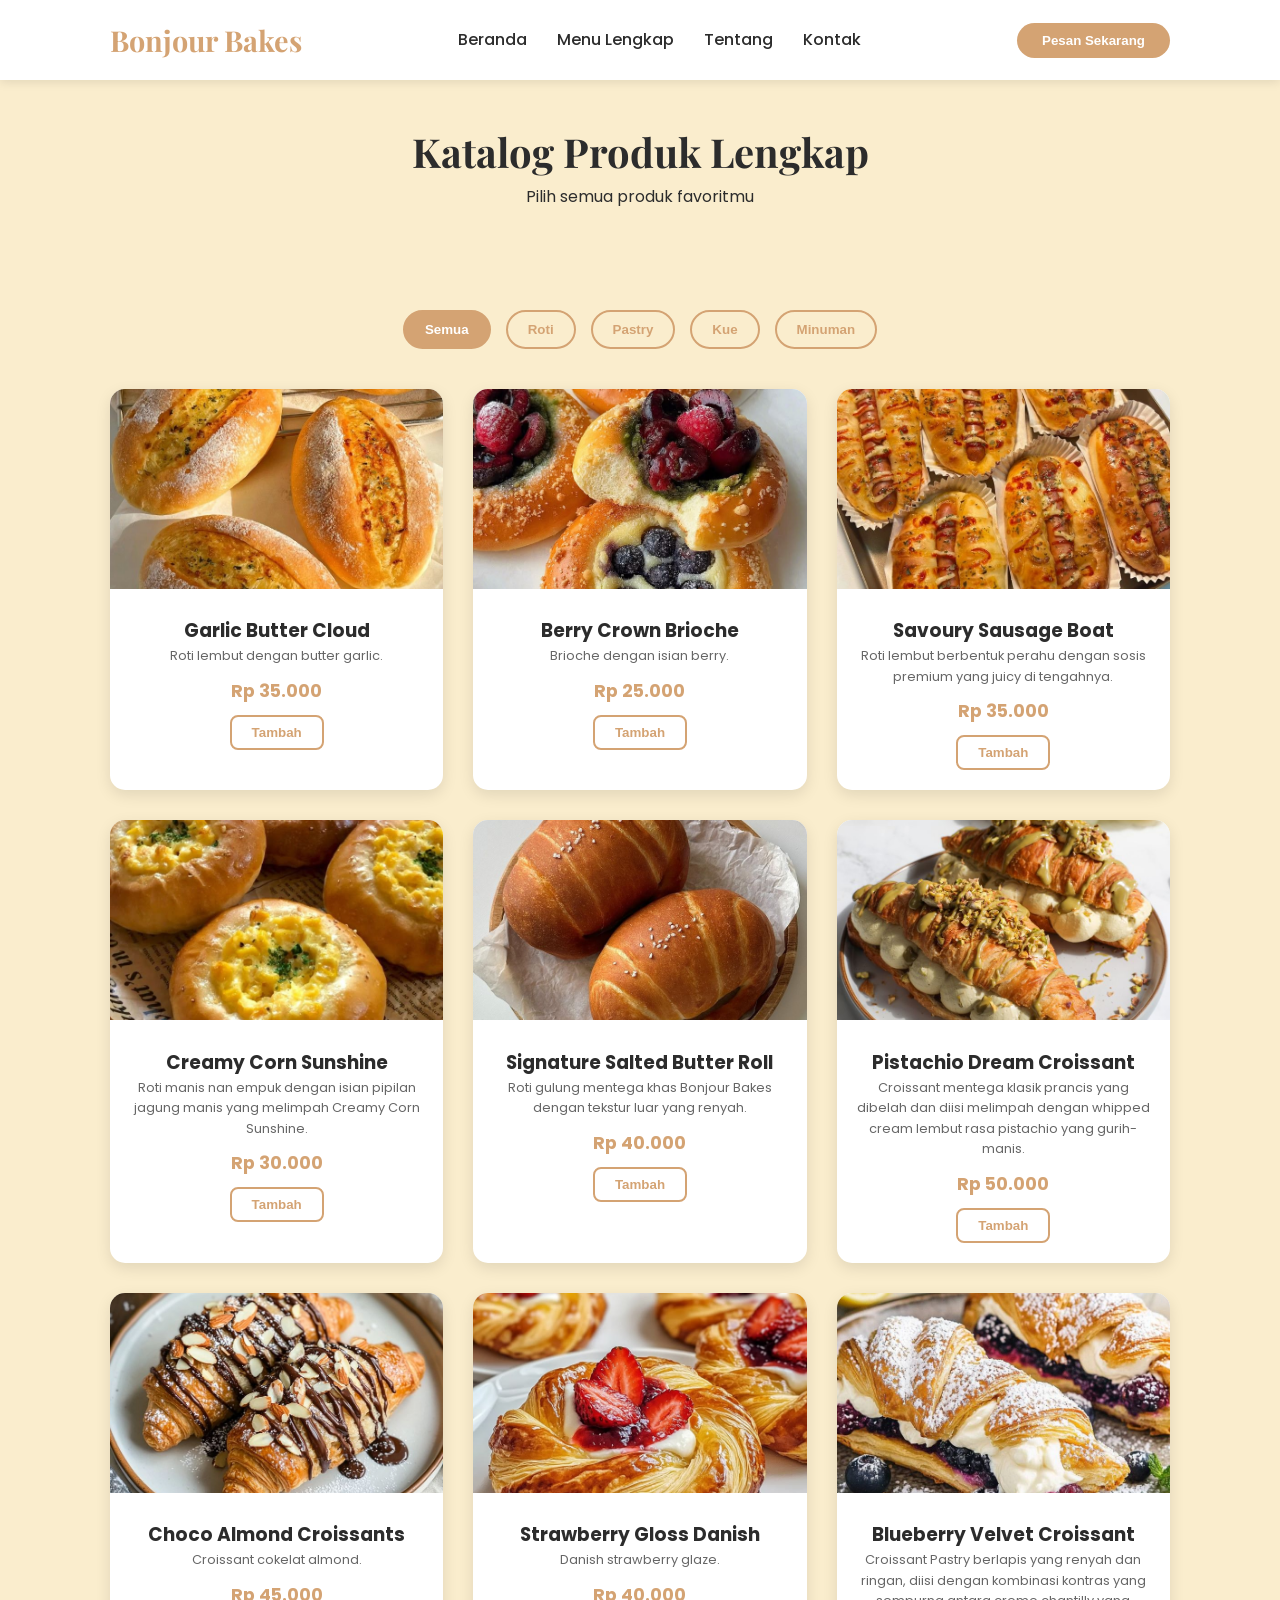
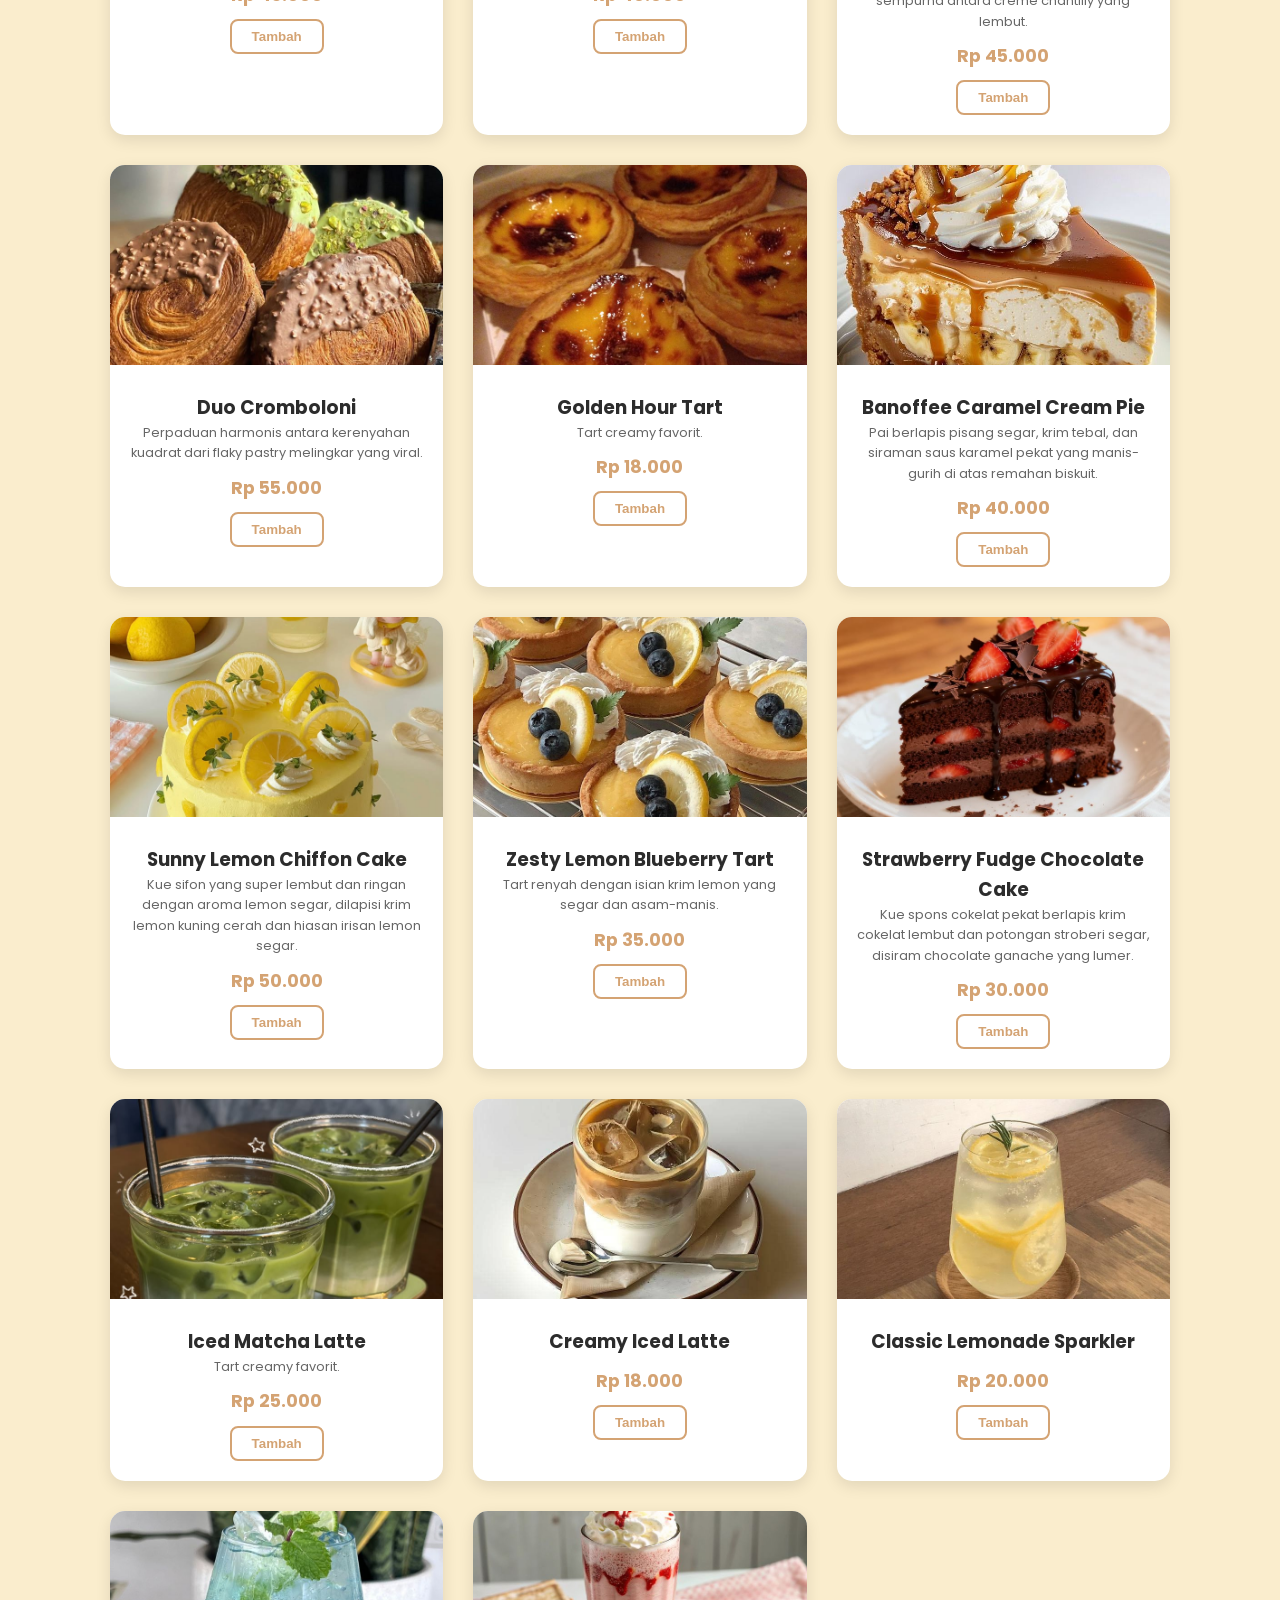
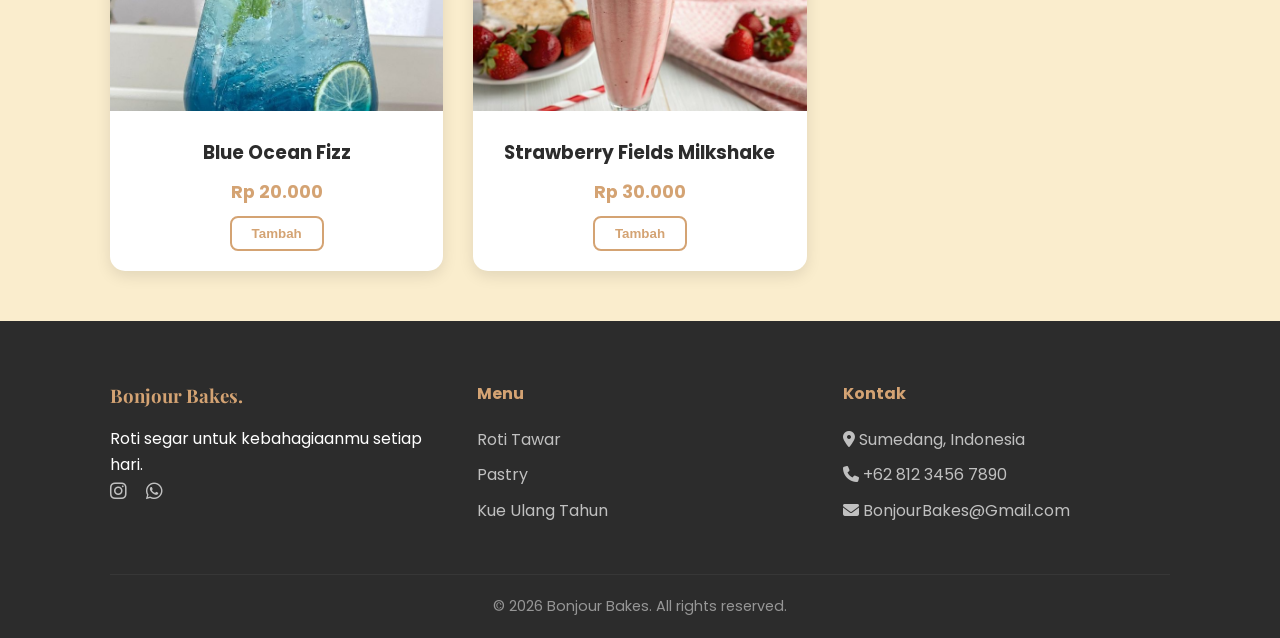
==== commit 48763ce6: "Add files via upload" ====
--- a/menu.html
+++ b/menu.html
@@ -80,7 +80,7 @@
                 <!-- === KATEGORI ROTI === -->
                   <!-- Item 1 -->
                     <div class="menu-item" data-category="Roti">
-                    <img src="assets/Garlic-Butter-Cloud.png" alt="Garlic Butter Cloud">
+                    <img src="assets/Garlic-Butter-Cloud.jpg" alt="Garlic Butter Cloud">
                     <div class="menu-info">
                         <h3>Garlic Butter Cloud</h3>
                         <p style="font-size: 0.8rem; color: var(--gray);">Roti lembut dengan butter garlic.</p>
@@ -120,7 +120,7 @@
                 </div>
                  <!-- Item 5 -->
                 <div class="menu-item" data-category="Roti">
-                    <img src="assets/signature-Salted-Butter-Roll.png" alt="Signature Salted Butter Roll">
+                    <img src="assets/signature-Salted-Butter-Roll.jpg" alt="Signature Salted Butter Roll">
                     <div class="menu-info">
                         <h3>Signature Salted Butter Roll</h3>
                         <p style="font-size: 0.8rem; color: var(--gray);">Roti gulung mentega khas Bonjour Bakes dengan tekstur luar yang renyah.</p>
@@ -142,7 +142,7 @@
                 </div>
                 <!-- Item 2 -->
                 <div class="menu-item" data-category="Pastry">
-                    <img src="assets/Chocolate-Almond-Croissants.png" alt="Chocolate Almond Croissants">
+                    <img src="assets/Chocolate-Almond-Croissants.jpg" alt="Chocolate Almond Croissants">
                     <div class="menu-info">
                         <h3>Choco Almond Croissants</h3>
                         <p style="font-size: 0.8rem; color: var(--gray);">Croissant cokelat almond.</p>
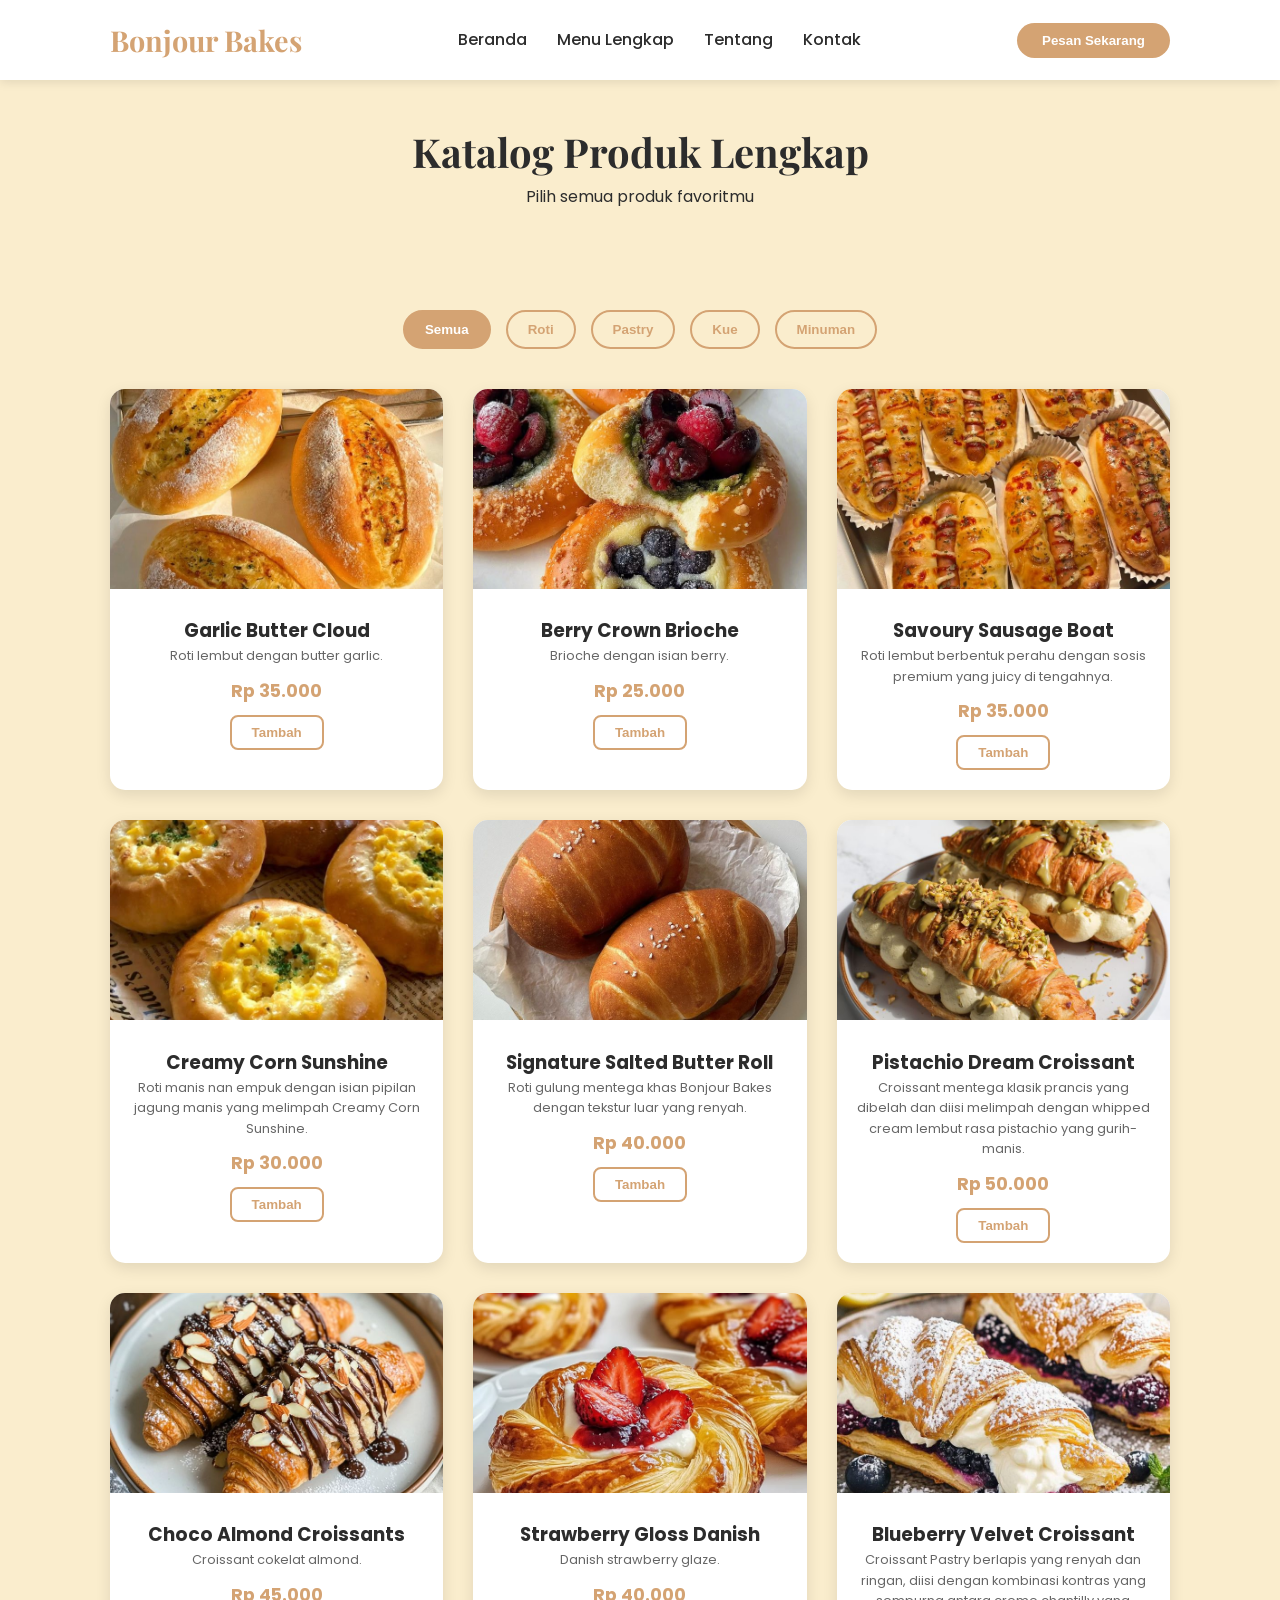
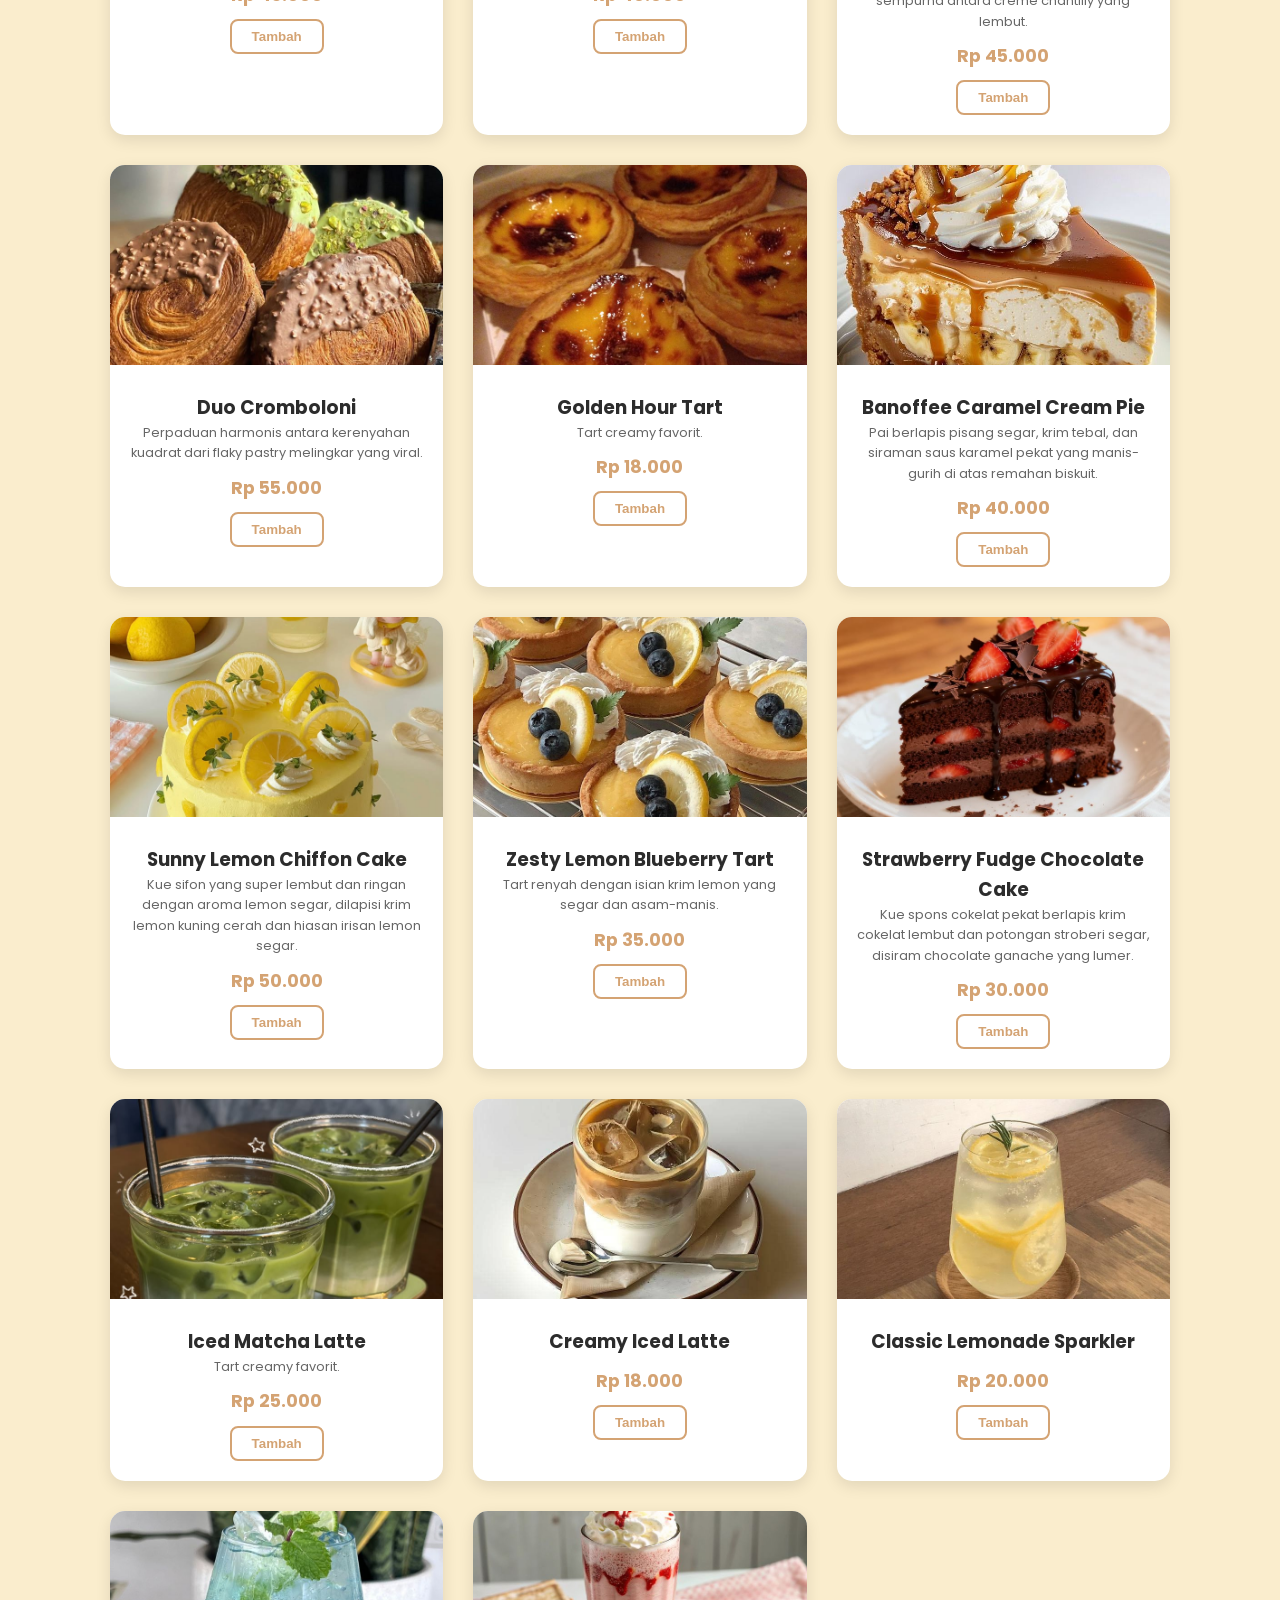
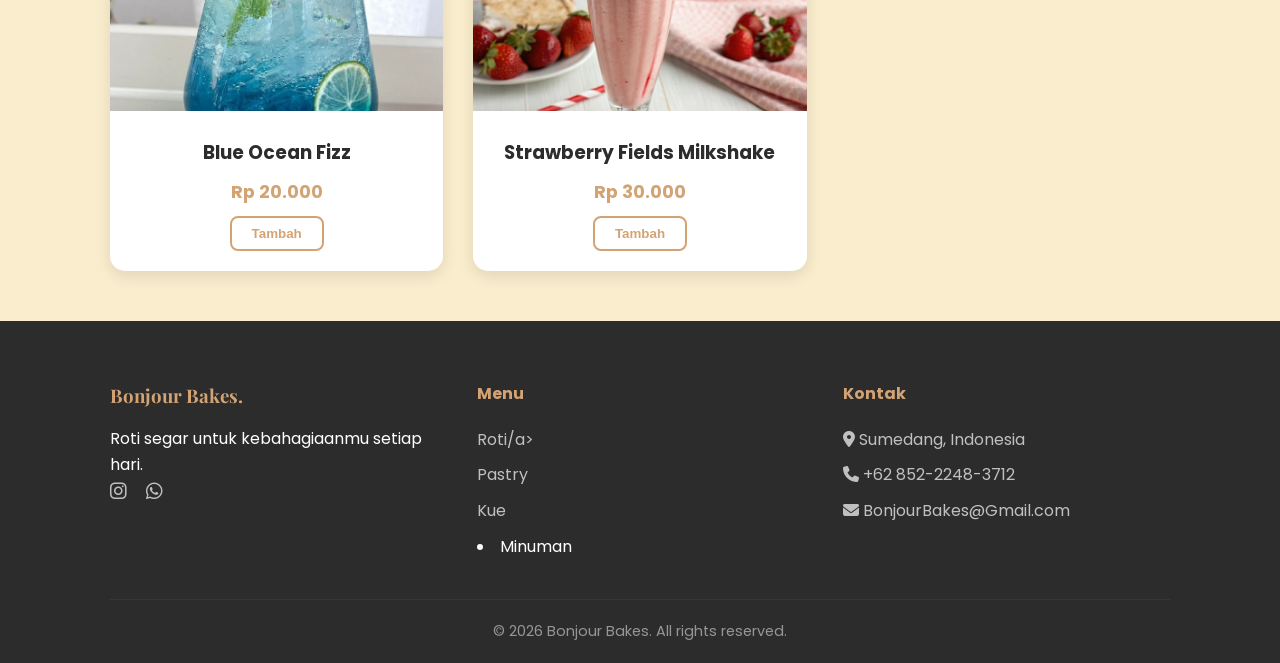
==== commit fedc43cb: "Add files via upload" ====
--- a/menu.html
+++ b/menu.html
@@ -284,8 +284,7 @@
         </div>
     </section>
 
-     <!-- FOOTER -->
-    <footer id="contact">
+       <footer id="contact">
         <div class="container">
             <div class="footer-grid">
                 <div class="footer-col">
@@ -299,16 +298,16 @@
                 <div class="footer-col">
                     <h4>Menu</h4>
                     <ul>
-                        <li><a href="#menu">Roti Tawar</a></li>
+                        <li><a href="#menu">Roti/a></li>
                         <li><a href="#menu">Pastry</a></li>
-                        <li><a href="#menu">Kue Ulang Tahun</a></li>
-                    </ul>
+                        <li><a href="#menu">Kue</a></li>
+                        </ul><li><a href="#menu">Minuman</a></li>
                 </div>
                 <div class="footer-col">
                     <h4>Kontak</h4>
                     <ul>
                         <li><i class="fas fa-map-marker-alt"></i> Sumedang, Indonesia</li>
-                        <li><i class="fas fa-phone"></i> +62 812 3456 7890</li>
+                        <li><i class="fas fa-phone"></i> +62 852-2248-3712</li>
                         <li><i class="fas fa-envelope"></i> BonjourBakes@Gmail.com</li>
                     </ul>
                 </div>
@@ -321,7 +320,6 @@
 
     <script src="js/script.js"></script>
 
-            <!-- SCRIPT FILTER -->
     <script>
     function filterMenu(category, btnElement) {
         const items = document.querySelectorAll('.menu-item');
